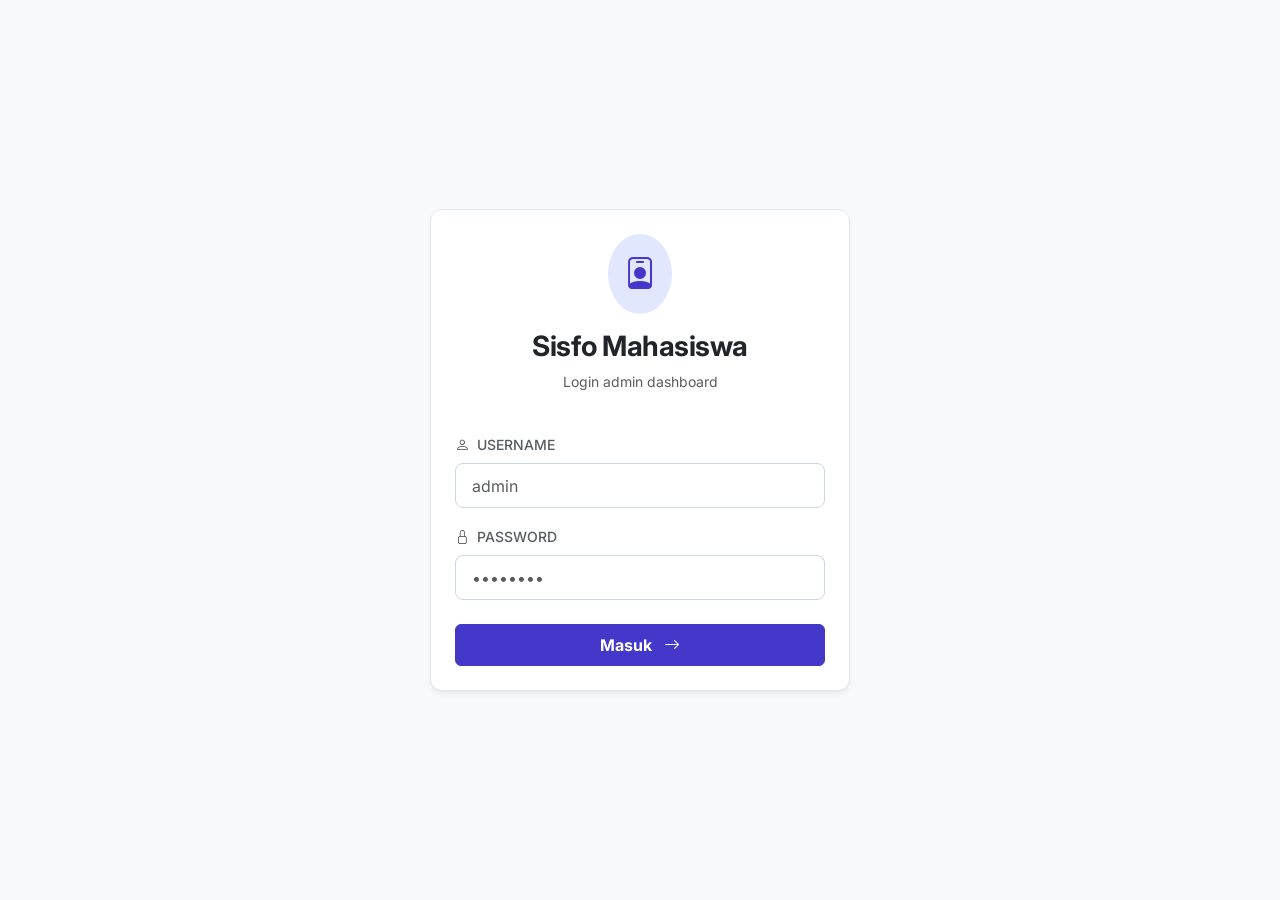
==== dashboard.html @ 644a2e51 "First Commit" ====
<!DOCTYPE html>
<html lang="id">

<head>
    <meta charset="UTF-8">
    <meta name="viewport" content="width=device-width, initial-scale=1.0">
    <title>Dashboard - Manajemen Mahasiswa</title>
    <link href="https://cdn.jsdelivr.net/npm/bootstrap@5.3.0/dist/css/bootstrap.min.css" rel="stylesheet">
    <link rel="stylesheet" href="https://cdn.jsdelivr.net/npm/bootstrap-icons@1.11.1/font/bootstrap-icons.css">
    <link href="https://fonts.googleapis.com/css2?family=Inter:wght@400;500;600;700&display=swap" rel="stylesheet">
    <link rel="stylesheet" href="/static/css/style.css">
</head>

<body class="bg-light dashboard-body">
    <!-- Navbar -->
    <nav class="navbar navbar-expand-lg navbar-dark bg-primary shadow-sm glass-nav">
        <div class="container-fluid">
            <a class="navbar-brand fw-bold" href="#"><i class="bi bi-mortarboard me-2"></i>Sisfo Mahasiswa</a>
            <div class="d-flex align-items-center">
                <span class="text-white me-3 fw-medium d-none d-sm-inline" id="userNameLabel"><i
                        class="bi bi-person-circle me-1"></i> Admin</span>
                <button class="btn btn-light btn-sm fw-bold px-3 text-primary" id="btnLogout"><i
                        class="bi bi-box-arrow-right me-1"></i> Logout</button>
            </div>
        </div>
    </nav>

    <!-- Main Content -->
    <div class="container-fluid mt-4 px-4 pb-5">
        <!-- Stats Row -->
        <div class="row mb-4 g-3">
            <div class="col-md-3">
                <div class="card stat-card shadow-sm border-0 bg-white">
                    <div class="card-body d-flex align-items-center">
                        <div class="icon-circle bg-primary-subtle text-primary me-3">
                            <i class="bi bi-people-fill fs-4"></i>
                        </div>
                        <div>
                            <h6 class="text-muted small mb-1 fw-bold text-uppercase">Total Mahasiswa</h6>
                            <h3 class="fw-bold mb-0" id="statTotal">0</h3>
                        </div>
                    </div>
                </div>
            </div>
            <div class="col-md-3">
                <div class="card stat-card shadow-sm border-0 bg-white">
                    <div class="card-body d-flex align-items-center">
                        <div class="icon-circle bg-success-subtle text-success me-3">
                            <i class="bi bi-check-circle-fill fs-4"></i>
                        </div>
                        <div>
                            <h6 class="text-muted small mb-1 fw-bold text-uppercase">Status Aktif</h6>
                            <h3 class="fw-bold mb-0" id="statAktif">0</h3>
                        </div>
                    </div>
                </div>
            </div>
            <div class="col-md-3">
                <div class="card stat-card shadow-sm border-0 bg-white">
                    <div class="card-body d-flex align-items-center">
                        <div class="icon-circle bg-warning-subtle text-warning me-3">
                            <i class="bi bi-pause-circle-fill fs-4"></i>
                        </div>
                        <div>
                            <h6 class="text-muted small mb-1 fw-bold text-uppercase">Status Cuti</h6>
                            <h3 class="fw-bold mb-0" id="statCuti">0</h3>
                        </div>
                    </div>
                </div>
            </div>
            <div class="col-md-3">
                <div class="card stat-card shadow-sm border-0 bg-white">
                    <div class="card-body d-flex align-items-center">
                        <div class="icon-circle bg-info-subtle text-info me-3">
                            <i class="bi bi-mortarboard-fill fs-4"></i>
                        </div>
                        <div>
                            <h6 class="text-muted small mb-1 fw-bold text-uppercase">Status Lulus</h6>
                            <h3 class="fw-bold mb-0" id="statLulus">0</h3>
                        </div>
                    </div>
                </div>
            </div>
        </div>

        <!-- Toolbar & Search/Sort -->
        <div class="card shadow-sm border-0 mb-4 bg-white toolbar-card">
            <div class="card-body p-3">
                <div class="row g-2 align-items-center">
                    <div class="col-md-4">
                        <div class="input-group input-group-sm">
                            <span class="input-group-text bg-light border-end-0"><i
                                    class="bi bi-search text-muted"></i></span>
                            <input type="text" id="searchInput" class="form-control border-start-0 bg-light"
                                placeholder="Cari mahasiswa...">
                        </div>
                    </div>
                    <div class="col-md-2">
                        <select id="searchMethod" class="form-select form-select-sm bg-light">
                            <option value="linear">Linear Search</option>
                            <option value="sequential">Sequential Search</option>
                            <option value="binary">Binary Search</option>
                        </select>
                    </div>
                    <div class="col-md-2">
                        <select id="searchField" class="form-select form-select-sm bg-light">
                            <option value="nama">By Nama</option>
                            <option value="nim">By NIM</option>
                            <option value="jurusan">By Jurusan</option>
                            <option value="angkatan">By Angkatan</option>
                        </select>
                    </div>
                    <div class="col-md-1 d-grid">
                        <button class="btn btn-dark btn-sm fw-medium" id="btnSearch">Cari</button>
                    </div>
                    <div class="col-md-3 text-end d-grid d-md-block">
                        <button class="btn btn-primary btn-sm fw-medium" id="btnAdd"><i class="bi bi-plus-lg me-1"></i>
                            Tambah Data</button>
                    </div>
                </div>
            </div>
        </div>

        <!-- Table Card -->
        <div class="card shadow-sm border-0 bg-white">
            <div class="card-header bg-white py-3 d-flex justify-content-between align-items-center border-bottom">
                <h5 class="fw-bold mb-0 text-dark">Data Mahasiswa</h5>
                <!-- Sort Tools -->
                <div class="d-flex align-items-center">
                    <span class="text-muted small me-2 fw-medium d-none d-md-block">Metode Pengurutan:</span>
                    <select id="sortMethod" class="form-select form-select-sm me-2 w-auto bg-light">
                        <option value="bubble">Bubble Sort</option>
                        <option value="selection">Selection Sort</option>
                        <option value="insertion">Insertion Sort</option>
                        <option value="merge">Merge Sort</option>
                        <option value="shell">Shell Sort</option>
                    </select>
                </div>
            </div>

            <div class="table-responsive">
                <table class="table table-hover align-middle mb-0">
                    <thead class="text-muted small text-uppercase bg-light">
                        <tr>
                            <th class="ps-4">No</th>
                            <th class="sortable" data-field="nim">NIM <i class="bi bi-arrow-down-up ms-1"></i></th>
                            <th class="sortable" data-field="nama">Nama <i class="bi bi-arrow-down-up ms-1"></i></th>
                            <th class="sortable" data-field="jurusan">Jurusan <i class="bi bi-arrow-down-up ms-1"></i>
                            </th>
                            <th class="sortable" data-field="angkatan">Angkatan <i class="bi bi-arrow-down-up ms-1"></i>
                            </th>
                            <th class="sortable" data-field="ipk">IPK <i class="bi bi-arrow-down-up ms-1"></i></th>
                            <th class="sortable" data-field="status">Status <i class="bi bi-arrow-down-up ms-1"></i>
                            </th>
                            <th class="text-end pe-4">Aksi</th>
                        </tr>
                    </thead>
                    <tbody id="tableBody">
                    </tbody>
                </table>
            </div>

            <div
                class="card-footer bg-white py-3 border-top d-flex flex-column flex-md-row justify-content-between align-items-center">
                <span class="text-muted small mb-2 mb-md-0 fw-medium" id="paginationInfo">Menampilkan 0 data</span>
                <nav>
                    <ul class="pagination pagination-sm mb-0" id="pagination">
                    </ul>
                </nav>
            </div>
        </div>

        <div class="mt-4">
            <button class="btn btn-light border btn-sm text-muted fw-bold shadow-sm" type="button"
                data-bs-toggle="collapse" data-bs-target="#complexityPanel">
                <i class="bi bi-clock-history me-1"></i> Lihat Data Execution Terakhir
            </button>
            <div class="collapse mt-2" id="complexityPanel">
                <div class="card card-body shadow-sm border-0 bg-white small">
                    <strong class="mb-2 text-dark">Informasi Waktu Eksekusi API:</strong>
                    <span id="execInfo" class="text-primary font-monospace bg-light p-2 rounded border">Menunggu request
                        API...</span>
                </div>
            </div>
        </div>
    </div>

    <!-- Modal Form -->
    <div class="modal fade" id="formModal" tabindex="-1" aria-hidden="true">
        <div class="modal-dialog modal-lg modal-dialog-centered">
            <div class="modal-content border-0 shadow">
                <div class="modal-header bg-light border-bottom-0">
                    <h5 class="modal-title fw-bold" id="modalTitle">Tambah Mahasiswa</h5>
                    <button type="button" class="btn-close" data-bs-dismiss="modal" aria-label="Close"></button>
                </div>
                <div class="modal-body p-4 pt-2">
                    <form id="formMahasiswa">
                        <input type="hidden" id="formMode" value="add">
                        <input type="hidden" id="oldNim" value="">

                        <div class="row g-3">
                            <div class="col-md-6">
                                <label class="form-label fw-medium text-muted small text-uppercase">NIM</label>
                                <input type="text" class="form-control bg-light" id="formNim" required
                                    pattern="^\d{10}$" placeholder="10 digit angka">
                            </div>
                            <div class="col-md-6">
                                <label class="form-label fw-medium text-muted small text-uppercase">Nama Lengkap</label>
                                <input type="text" class="form-control bg-light" id="formNama" required
                                    pattern="^[A-Za-z\s\.]{3,50}$" placeholder="Nama mahasiswa">
                            </div>
                            <div class="col-md-6">
                                <label class="form-label fw-medium text-muted small text-uppercase">Jurusan</label>
                                <select class="form-select bg-light" id="formJurusan" required>
                                    <option value="">Pilih Jurusan...</option>
                                    <option value="Teknik Informatika">Teknik Informatika</option>
                                    <option value="Sistem Informasi">Sistem Informasi</option>
                                    <option value="Teknik Komputer">Teknik Komputer</option>
                                </select>
                            </div>
                            <div class="col-md-6">
                                <label class="form-label fw-medium text-muted small text-uppercase">Angkatan</label>
                                <input type="number" class="form-control bg-light" id="formAngkatan" required min="2000"
                                    max="2099" placeholder="2024">
                            </div>
                            <div class="col-md-4">
                                <label class="form-label fw-medium text-muted small text-uppercase">IPK</label>
                                <input type="text" class="form-control bg-light" id="formIpk" required
                                    pattern="^([0-3](\.\d{1,2})?|4(\.0{1,2})?)$" placeholder="0.00 - 4.00">
                            </div>
                            <div class="col-md-4">
                                <label class="form-label fw-medium text-muted small text-uppercase">Status</label>
                                <select class="form-select bg-light" id="formStatus" required>
                                    <option value="Aktif">Aktif</option>
                                    <option value="Cuti">Cuti</option>
                                    <option value="Lulus">Lulus</option>
                                    <option value="DO">DO</option>
                                </select>
                            </div>
                            <div class="col-md-4">
                                <label class="form-label fw-medium text-muted small text-uppercase">No. Telepon</label>
                                <input type="text" class="form-control bg-light" id="formTelp" required
                                    pattern="^(\+62|0)[0-9]{9,12}$" placeholder="08...">
                            </div>
                            <div class="col-12">
                                <label class="form-label fw-medium text-muted small text-uppercase">Email</label>
                                <input type="email" class="form-control bg-light" id="formEmail" required
                                    pattern="^[\w\.\-]+@[\w\-]+\.\w{2,6}$" placeholder="email@domain.com">
                            </div>
                        </div>
                    </form>
                </div>
                <div class="modal-footer bg-white border-top-0 pt-0">
                    <button type="button" class="btn btn-light fw-medium" data-bs-dismiss="modal">Batal</button>
                    <button type="button" class="btn btn-primary px-4 fw-bold shadow-sm" id="btnSave">Simpan</button>
                </div>
            </div>
        </div>
    </div>

    <div class="toast-container position-fixed bottom-0 end-0 p-3" id="toastContainer">
    </div>

    <!-- Script dependencies -->
    <script src="https://cdn.jsdelivr.net/npm/bootstrap@5.3.0/dist/js/bootstrap.bundle.min.js"></script>
    <script src="/static/js/auth.js"></script>
    <script src="/static/js/crud.js"></script>
    <script src="/static/js/search.js"></script>
    <script src="/static/js/sort.js"></script>
</body>

</html>
---- static/css/style.css ----
/* Light modern aesthetics */
body {
    font-family: 'Inter', -apple-system, sans-serif;
    color: #1e293b;
    background-color: #f8fafc; /* Light subtle grey bg */
}

h1, h2, h3, h4, h5, h6 {
    letter-spacing: -0.5px;
}

/* Card aesthetics */
.card {
    border-radius: 12px;
    box-shadow: 0 4px 6px -1px rgba(0, 0, 0, 0.05), 0 2px 4px -1px rgba(0, 0, 0, 0.03) !important;
    transition: transform 0.2s ease, box-shadow 0.2s ease;
}

.auth-card {
    width: 100%;
    max-width: 420px;
    border: 1px solid #e2e8f0 !important;
}

/* Custom Primary Color (Modern Indigo) */
.text-primary { color: #4338ca !important; }
.bg-primary { background-color: #4338ca !important; }
.btn-primary { 
    background-color: #4338ca; 
    border-color: #4338ca; 
}
.btn-primary:hover {
    background-color: #3730a3;
    border-color: #3730a3;
    box-shadow: 0 4px 12px rgba(67, 56, 202, 0.25);
}

/* Input Fields Refinements */
.form-control, .form-select {
    padding: 0.6rem 1rem;
    border-radius: 8px;
    border-color: #cbd5e1;
}
.form-control:focus, .form-select:focus {
    box-shadow: 0 0 0 0.25rem rgba(67, 56, 202, 0.15);
    border-color: #818cf8;
}

/* Nav Aesthetics */
.glass-nav {
    background-color: #4338ca !important;
    border-bottom: 1px solid #3730a3;
}

/* Dashboard Stats UI */
.stat-card:hover {
    transform: translateY(-4px);
    box-shadow: 0 10px 15px -3px rgba(0, 0, 0, 0.08), 0 4px 6px -2px rgba(0, 0, 0, 0.04) !important;
}
.icon-circle {
    width: 48px;
    height: 48px;
    border-radius: 50%;
    display: flex;
    align-items: center;
    justify-content: center;
}

/* Subtle colors */
.bg-primary-subtle { background-color: #e0e7ff !important; }
.bg-success-subtle { background-color: #dcfce7 !important; }
.bg-warning-subtle { background-color: #fef3c7 !important; }
.bg-info-subtle { background-color: #cffafe !important; }

/* Table enhancements */
.table>thead {
    background-color: #f1f5f9;
}
.table>thead th {
    font-weight: 600;
    border-bottom-width: 1px;
    border-top: none;
    padding: 1rem 0.5rem;
}
.table>tbody td {
    padding: 1rem 0.5rem;
    vertical-align: middle;
}
.sortable {
    cursor: pointer;
    user-select: none;
}
.sortable:hover {
    color: #4338ca !important;
}

/* Status Badges */
.badge-status {
    padding: 0.4em 0.8em;
    border-radius: 6px;
    font-weight: 500;
}
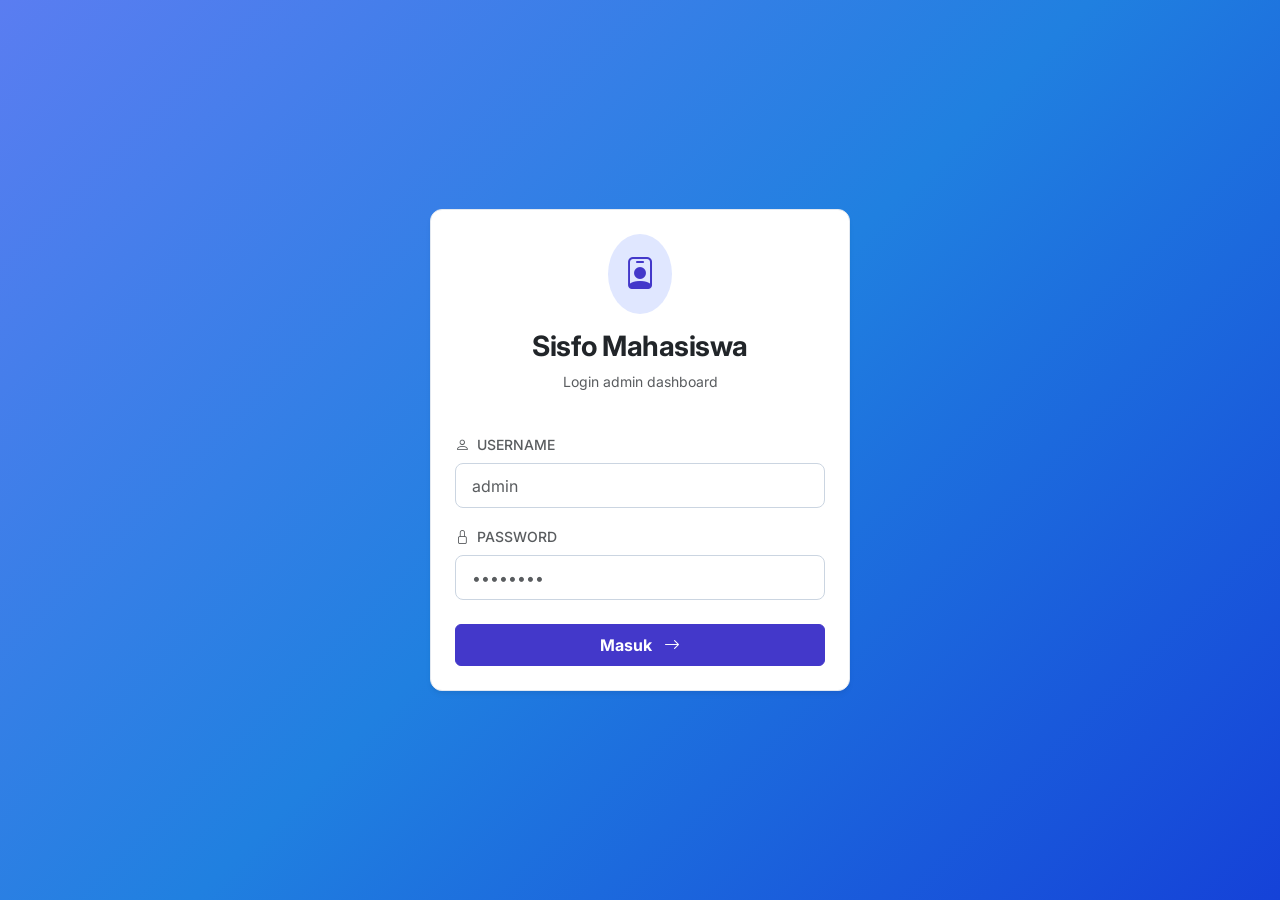
==== commit 1e5d7680: "Update Dashboard" ====
--- a/dashboard.html
+++ b/dashboard.html
@@ -95,6 +95,7 @@
                                 placeholder="Cari mahasiswa...">
                         </div>
                     </div>
+
                     <div class="col-md-2">
                         <select id="searchMethod" class="form-select form-select-sm bg-light">
                             <option value="linear">Linear Search</option>
@@ -121,6 +122,20 @@
             </div>
         </div>
 
+        <div class="my-4">
+            <button class="btn btn-light border btn-sm text-muted fw-bold shadow-sm" type="button"
+                data-bs-toggle="collapse" data-bs-target="#complexityPanel">
+                <i class="bi bi-clock-history me-1"></i> Lihat Data Execution Terakhir
+            </button>
+            <div class="collapse show mt-2" id="complexityPanel">
+                <div class="card card-body shadow-sm border-0 bg-white small">
+                    <strong class="mb-2 text-dark">Informasi Waktu Eksekusi API:</strong>
+                    <span id="execInfo" class="text-primary font-monospace bg-light p-2 rounded border">Menunggu request
+                        API...</span>
+                </div>
+            </div>
+        </div>
+
         <!-- Table Card -->
         <div class="card shadow-sm border-0 bg-white">
             <div class="card-header bg-white py-3 d-flex justify-content-between align-items-center border-bottom">
@@ -128,7 +143,7 @@
                 <!-- Sort Tools -->
                 <div class="d-flex align-items-center">
                     <span class="text-muted small me-2 fw-medium d-none d-md-block">Metode Pengurutan:</span>
-                    <select id="sortMethod" class="form-select form-select-sm me-2 w-auto bg-light">
+                    <select id="sortMethod" class="form-select form-select-sm me-2 w-100 bg-light">
                         <option value="bubble">Bubble Sort</option>
                         <option value="selection">Selection Sort</option>
                         <option value="insertion">Insertion Sort</option>
@@ -145,6 +160,7 @@
                             <th class="ps-4">No</th>
                             <th class="sortable" data-field="nim">NIM <i class="bi bi-arrow-down-up ms-1"></i></th>
                             <th class="sortable" data-field="nama">Nama <i class="bi bi-arrow-down-up ms-1"></i></th>
+                            <th class="sortable" data-field="nama">Email <i class="bi bi-arrow-down-up ms-1"></i></th>
                             <th class="sortable" data-field="jurusan">Jurusan <i class="bi bi-arrow-down-up ms-1"></i>
                             </th>
                             <th class="sortable" data-field="angkatan">Angkatan <i class="bi bi-arrow-down-up ms-1"></i>
@@ -169,20 +185,6 @@
                 </nav>
             </div>
         </div>
-
-        <div class="mt-4">
-            <button class="btn btn-light border btn-sm text-muted fw-bold shadow-sm" type="button"
-                data-bs-toggle="collapse" data-bs-target="#complexityPanel">
-                <i class="bi bi-clock-history me-1"></i> Lihat Data Execution Terakhir
-            </button>
-            <div class="collapse mt-2" id="complexityPanel">
-                <div class="card card-body shadow-sm border-0 bg-white small">
-                    <strong class="mb-2 text-dark">Informasi Waktu Eksekusi API:</strong>
-                    <span id="execInfo" class="text-primary font-monospace bg-light p-2 rounded border">Menunggu request
-                        API...</span>
-                </div>
-            </div>
-        </div>
     </div>
 
     <!-- Modal Form -->
--- a/static/css/style.css
+++ b/static/css/style.css
@@ -2,10 +2,21 @@
 body {
     font-family: 'Inter', -apple-system, sans-serif;
     color: #1e293b;
-    background-color: #f8fafc; /* Light subtle grey bg */
+
+    background: linear-gradient(135deg,
+            #5a7df1 0%,
+            #2080e0 50%,
+            #1542d8 100%);
+
+    min-height: 100vh;
 }
 
-h1, h2, h3, h4, h5, h6 {
+h1,
+h2,
+h3,
+h4,
+h5,
+h6 {
     letter-spacing: -0.5px;
 }
 
@@ -23,12 +34,19 @@
 }
 
 /* Custom Primary Color (Modern Indigo) */
-.text-primary { color: #4338ca !important; }
-.bg-primary { background-color: #4338ca !important; }
-.btn-primary { 
-    background-color: #4338ca; 
-    border-color: #4338ca; 
+.text-primary {
+    color: #4338ca !important;
 }
+
+.bg-primary {
+    background-color: #4338ca !important;
+}
+
+.btn-primary {
+    background-color: #4338ca;
+    border-color: #4338ca;
+}
+
 .btn-primary:hover {
     background-color: #3730a3;
     border-color: #3730a3;
@@ -36,12 +54,15 @@
 }
 
 /* Input Fields Refinements */
-.form-control, .form-select {
+.form-control,
+.form-select {
     padding: 0.6rem 1rem;
     border-radius: 8px;
     border-color: #cbd5e1;
 }
-.form-control:focus, .form-select:focus {
+
+.form-control:focus,
+.form-select:focus {
     box-shadow: 0 0 0 0.25rem rgba(67, 56, 202, 0.15);
     border-color: #818cf8;
 }
@@ -57,6 +78,7 @@
     transform: translateY(-4px);
     box-shadow: 0 10px 15px -3px rgba(0, 0, 0, 0.08), 0 4px 6px -2px rgba(0, 0, 0, 0.04) !important;
 }
+
 .icon-circle {
     width: 48px;
     height: 48px;
@@ -67,29 +89,44 @@
 }
 
 /* Subtle colors */
-.bg-primary-subtle { background-color: #e0e7ff !important; }
-.bg-success-subtle { background-color: #dcfce7 !important; }
-.bg-warning-subtle { background-color: #fef3c7 !important; }
-.bg-info-subtle { background-color: #cffafe !important; }
+.bg-primary-subtle {
+    background-color: #e0e7ff !important;
+}
+
+.bg-success-subtle {
+    background-color: #dcfce7 !important;
+}
+
+.bg-warning-subtle {
+    background-color: #fef3c7 !important;
+}
+
+.bg-info-subtle {
+    background-color: #cffafe !important;
+}
 
 /* Table enhancements */
 .table>thead {
     background-color: #f1f5f9;
 }
+
 .table>thead th {
     font-weight: 600;
     border-bottom-width: 1px;
     border-top: none;
     padding: 1rem 0.5rem;
 }
+
 .table>tbody td {
     padding: 1rem 0.5rem;
     vertical-align: middle;
 }
+
 .sortable {
     cursor: pointer;
     user-select: none;
 }
+
 .sortable:hover {
     color: #4338ca !important;
 }
@@ -99,4 +136,4 @@
     padding: 0.4em 0.8em;
     border-radius: 6px;
     font-weight: 500;
-}
+}
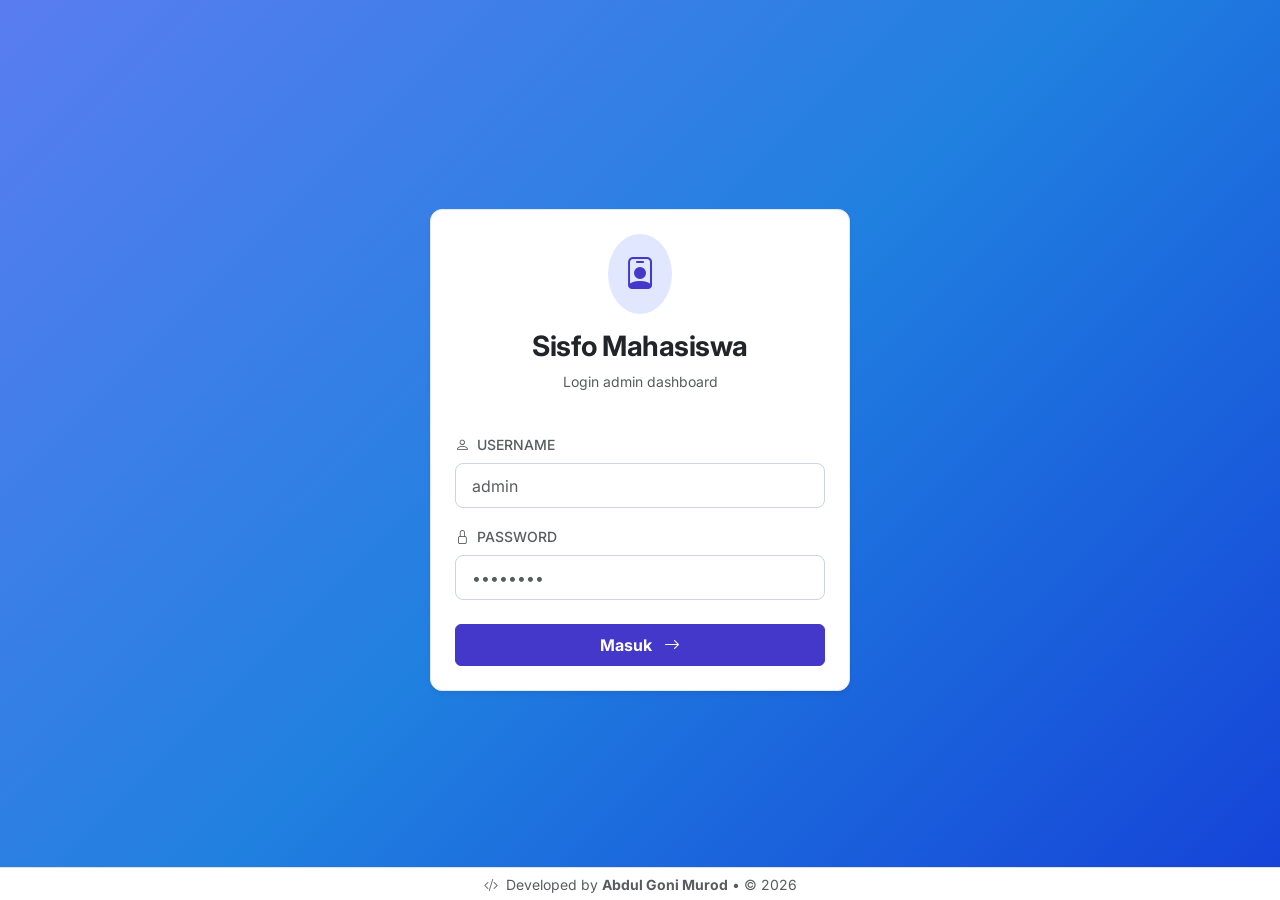
==== commit 0fdcb83a: "update footer" ====
--- a/dashboard.html
+++ b/dashboard.html
@@ -122,6 +122,7 @@
             </div>
         </div>
 
+        <!-- INfo Panel saat trigger dari API -->
         <div class="my-4">
             <button class="btn btn-light border btn-sm text-muted fw-bold shadow-sm" type="button"
                 data-bs-toggle="collapse" data-bs-target="#complexityPanel">
@@ -269,6 +270,16 @@
     <script src="/static/js/crud.js"></script>
     <script src="/static/js/search.js"></script>
     <script src="/static/js/sort.js"></script>
+
+    <!-- Footer -->
+    <footer class="bg-white border-top py-1 fixed-bottom shadow-sm">
+        <div class="container-fluid text-center">
+            <small class="text-muted">
+                <i class="bi bi-code-slash me-1"></i>
+                Developed by <strong>Abdul Goni Murod</strong> • © 2026
+            </small>
+        </div>
+    </footer>
 </body>
 
 </html>
